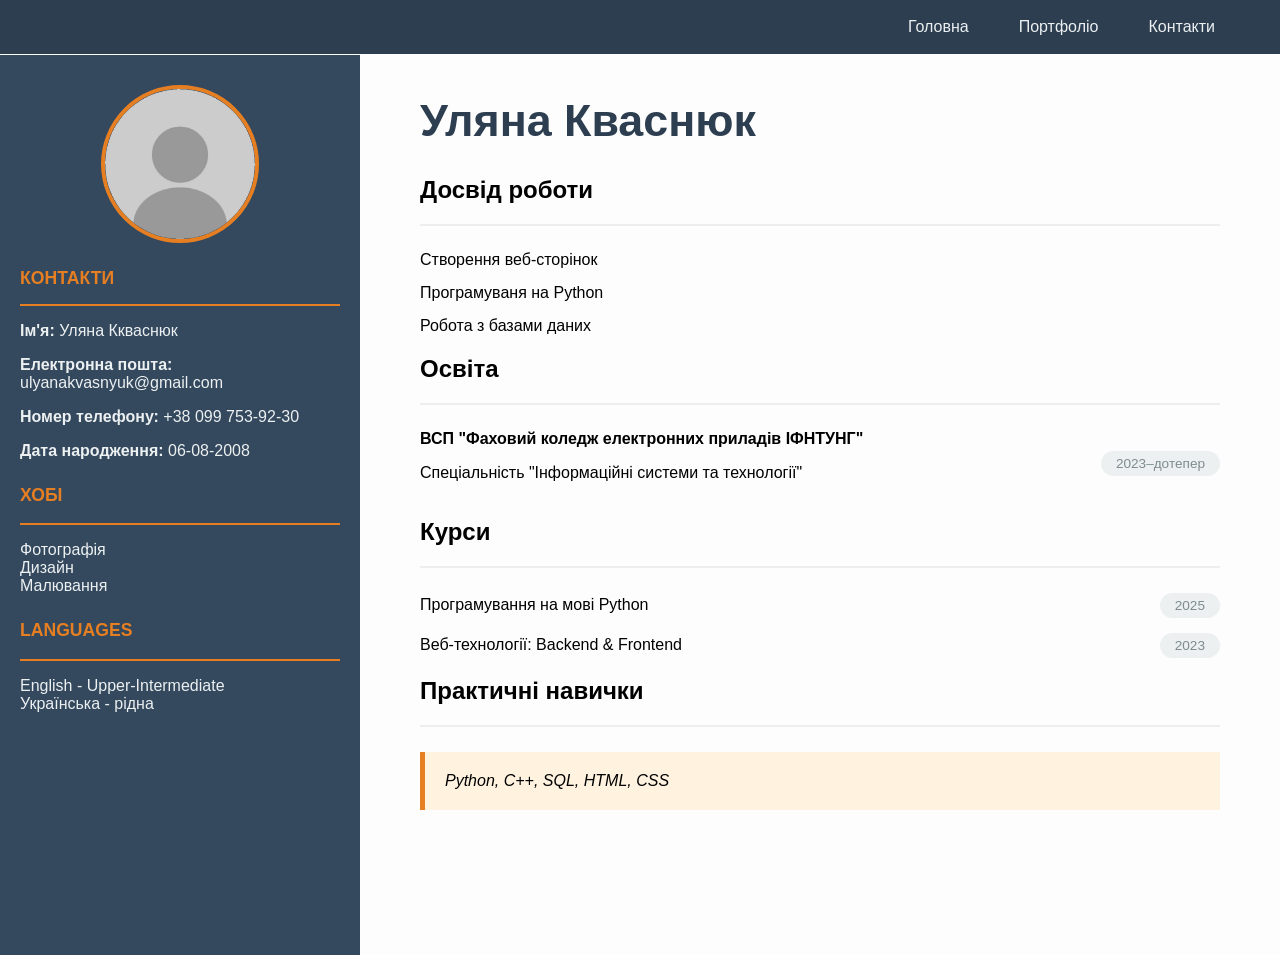
==== index.html @ 476aa09d "Add files via upload" ====
<!DOCTYPE html>
<html lang="uk">
<head>
    <meta charset="UTF-8">
    <meta name="viewport" content="width=device-width, initial-scale=1.0">
    <title>Резюме</title>
    <link rel="stylesheet" href="style.css">
</head>
<body>
    <nav class="nav-bar">
        <ul class="menu">
            <li><a href="#home">Головна</a></li>
            <li><a href="#portfolio">Портфоліо</a></li>
            <li><a href="#contacts">Контакти</a></li>
        </ul>
    </nav>

    <div id="home" class="container">
        <aside class="left-panel">
            <div class="profile-img">
                <img src="avatar.png" class="round-photo">
            </div>
            
            <h2>Контакти</h2>
            <div class="line"></div>
            <p><strong>Ім'я:</strong> Уляна Ккваснюк</p>
            <p><strong>Електронна пошта:</strong> ulyanakvasnyuk@gmail.com</p>
            <p><strong>Номер телефону:</strong> +38 099 753-92-30</p>
            <p><strong>Дата народження:</strong> 06-08-2008</p>

            <h3>Хобі</h3>
            <div class="line"></div>
            <ul class="interests-list">
                <li>Фотографія</li>
                <li>Дизайн</li>
                <li>Малювання</li>
            </ul>

            <h3>Languages</h3>
            <div class="line"></div>
            <ul class="lang-list">
                <li>English - Upper-Intermediate</li>
                <li>Українська - рідна</li>
            </ul>
        </aside>

        <main class="main-content">
            <h1>Уляна Кваснюк</h1>
            
            <h2>Досвід роботи</h2>
            <div class="divider"></div>
            <ol class="work-list">
                <li><div class="item-desc">Створення веб-сторінок</div></li>
                <li><div class="item-desc">Програмуваня на Python</div></li>
                <li><div class="item-desc">Робота з базами даних</div></li>
            </ol>

            <h2>Освіта</h2>
            <div class="divider"></div>
            <div class="edu-block">
                <div class="edu-info">
                    <strong>ВСП "Фаховий коледж електронних приладів ІФНТУНГ"</strong>
                    <p>Спеціальність "Інформаційні системи та технології"</p>
                </div>
                <span class="year-label">2023–дотепер</span>
            </div>

            <h2>Курси</h2>
            <div class="divider"></div>
            <ul class="extra-list">
                <li>
                    <span class="item-name">Програмування на мові Python</span>
                    <span class="year-label">2025</span>
                </li>
                <li>
                    <span class="item-name">Веб-технології: Backend & Frontend</span>
                    <span class="year-label">2023</span>
                </li>
            </ul>

            <h2>Практичні навички</h2>
            <div class="divider"></div>
            <p class="skills-tags">Python, C++, SQL, HTML, CSS</p>
        </main>
    </div>
</body>
</html>
---- style.css ----
body {
    font-family: 'Segoe UI', Tahoma, Geneva, Verdana, sans-serif;
    margin: 0;
    padding-top: 55px;
    background-color: #fdfdfd;
}

.nav-bar {
    background-color: #2c3e50;
    position: fixed;
    top: 0;
    width: 100%;
    z-index: 1000;
}

.menu {
    list-style: none;
    margin: 0;
    padding: 0 40px;
    display: flex;
    justify-content: flex-end;
}

.menu a {
    display: block;
    padding: 18px 25px;
    color: #ecf0f1;
    text-decoration: none;
    transition: 0.3s;
}

.menu a:hover {
    color: #e67e22;
    background-color: #1a252f;
}

.container {
    display: flex;
    min-height: 100vh;
}

.left-panel {
    width: 25%;
    min-width: 250px;
    background-color: #34495e;
    color: #ecf0f1;
    padding: 30px 20px;
}

.left-panel h2, .left-panel h3 {
    color: #e67e22;
    text-transform: uppercase;
    font-size: 1.1rem;
    margin-top: 25px;
}

.line {
    border-bottom: 2px solid #e67e22;
    margin: 10px 0 15px 0;
}

.round-photo {
    width: 150px;
    height: 150px;
    border: 4px solid #e67e22;
    border-radius: 50%;
    display: block;
    margin: 0 auto 20px;
    object-fit: cover;
}

.main-content {
    flex: 1;
    padding: 40px 60px;
}

.main-content h1 {
    font-size: 2.8rem;
    color: #2c3e50;
    margin-top: 0;
}

.divider {
    height: 2px;
    background-color: #eee;
    margin: 15px 0 25px 0;
}

.edu-block, .work-list li, .extra-list li {
    display: flex;
    justify-content: space-between;
    align-items: center;
    margin-bottom: 15px;
}

.year-label {
    background-color: #ecf0f1;
    padding: 5px 15px;
    border-radius: 20px;
    color: #7f8c8d;
    font-size: 0.85rem;
}

.skills-tags {
    background-color: #fff3e0;
    padding: 20px;
    border-left: 5px solid #e67e22;
    font-style: italic;
}

ul, ol {
    padding: 0;
    list-style: none;
}
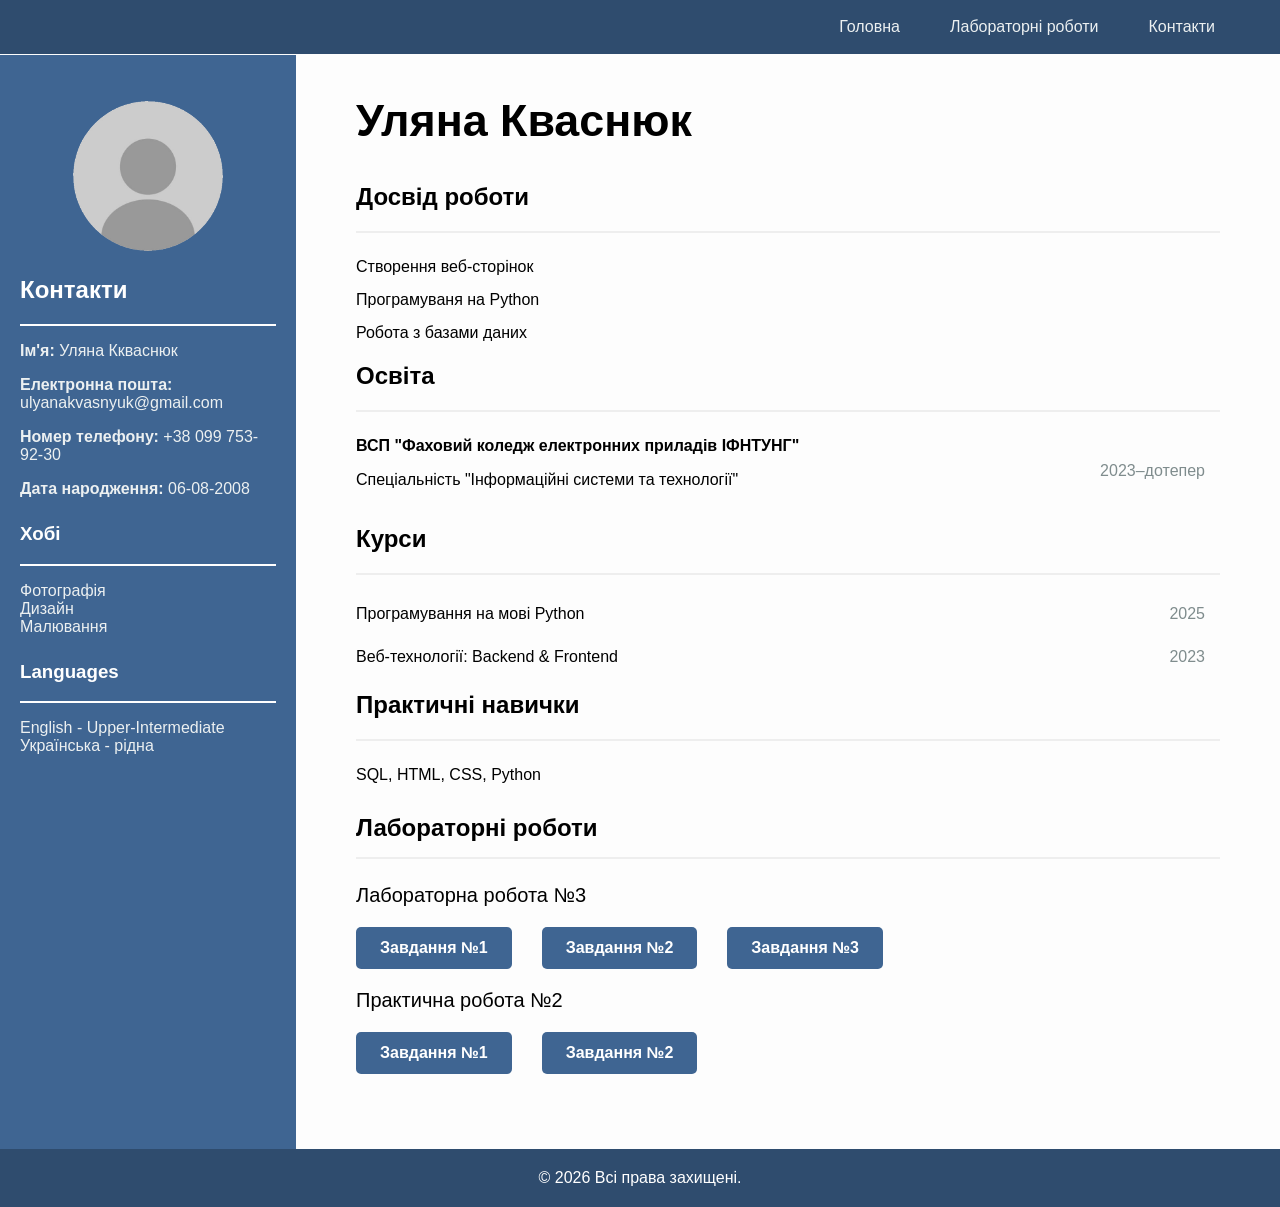
==== commit 531d41a5: "Add files via upload" ====
--- a/index.html
+++ b/index.html
@@ -7,81 +7,123 @@
     <link rel="stylesheet" href="style.css">
 </head>
 <body>
-    <nav class="nav-bar">
-        <ul class="menu">
-            <li><a href="#home">Головна</a></li>
-            <li><a href="#portfolio">Портфоліо</a></li>
-            <li><a href="#contacts">Контакти</a></li>
-        </ul>
-    </nav>
+    <header>
+        <nav class="nav-bar">
+            <ul class="menu">
+                <li><a href="#home">Головна</a></li>
+                <li><a href="#labs">Лабораторні роботи</a></li>
+                <li><a href="#contacts">Контакти</a></li>
+            </ul>
+        </nav>
+    </header>
 
-    <div id="home" class="container">
+    <main id="home" class="container">
         <aside class="left-panel">
-            <div class="profile-img">
+            <figure class="profile-img">
                 <img src="avatar.png" class="round-photo">
-            </div>
+            </figure>
             
-            <h2>Контакти</h2>
-            <div class="line"></div>
-            <p><strong>Ім'я:</strong> Уляна Ккваснюк</p>
-            <p><strong>Електронна пошта:</strong> ulyanakvasnyuk@gmail.com</p>
-            <p><strong>Номер телефону:</strong> +38 099 753-92-30</p>
-            <p><strong>Дата народження:</strong> 06-08-2008</p>
+            <section id="contacts">
+                <h2>Контакти</h2>
+                <div class="line"></div>
+                <p><strong>Ім'я:</strong> Уляна Ккваснюк</p>
+                <p><strong>Електронна пошта:</strong> ulyanakvasnyuk@gmail.com</p>
+                <p><strong>Номер телефону:</strong> +38 099 753-92-30</p>
+                <p><strong>Дата народження:</strong> 06-08-2008</p>
+            </section>
+            
+            <section>
+                <h3>Хобі</h3>
+                <div class="line"></div>
+                <ul class="interests-list">
+                    <li>Фотографія</li>
+                    <li>Дизайн</li>
+                    <li>Малювання</li>
+                </ul>
+            </section>
 
-            <h3>Хобі</h3>
-            <div class="line"></div>
-            <ul class="interests-list">
-                <li>Фотографія</li>
-                <li>Дизайн</li>
-                <li>Малювання</li>
-            </ul>
-
-            <h3>Languages</h3>
-            <div class="line"></div>
-            <ul class="lang-list">
-                <li>English - Upper-Intermediate</li>
-                <li>Українська - рідна</li>
-            </ul>
+            <section>
+                <h3>Languages</h3>
+                <div class="line"></div>
+                <ul class="lang-list">
+                    <li>English - Upper-Intermediate</li>
+                    <li>Українська - рідна</li>
+                </ul>
+            </section>
         </aside>
 
-        <main class="main-content">
-            <h1>Уляна Кваснюк</h1>
+        <article class="main-content">
+            <header>
+                <h1>Уляна Кваснюк</h1>
+            </header>
             
-            <h2>Досвід роботи</h2>
-            <div class="divider"></div>
-            <ol class="work-list">
-                <li><div class="item-desc">Створення веб-сторінок</div></li>
-                <li><div class="item-desc">Програмуваня на Python</div></li>
-                <li><div class="item-desc">Робота з базами даних</div></li>
-            </ol>
+            <section>
+                <h2>Досвід роботи</h2>
+                <div class="divider"></div>
+                <ol class="work-list">
+                    <li><div class="item-desc">Створення веб-сторінок</div></li>
+                    <li><div class="item-desc">Програмуваня на Python</div></li>
+                    <li><div class="item-desc">Робота з базами даних</div></li>
+                </ol>
+            </section>
+            
+            <section>
+                <h2>Освіта</h2>
+                <div class="divider"></div>
+                <div class="edu-block">
+                    <div class="edu-info">
+                        <strong>ВСП "Фаховий коледж електронних приладів ІФНТУНГ"</strong>
+                        <p>Спеціальність "Інформаційні системи та технології"</p>
+                    </div>
+                    <span class="year-label">2023–дотепер</span>
+                </div>
+            </section>
+            
+            <section>
+                <h2>Курси</h2>
+                <div class="divider"></div>
+                <ul class="extra-list">
+                    <li>
+                        <span class="item-name">Програмування на мові Python</span>
+                        <span class="year-label">2025</span>
+                    </li>
+                    <li>
+                        <span class="item-name">Веб-технології: Backend & Frontend</span>
+                        <span class="year-label">2023</span>
+                    </li>
+                </ul>
+            </section>
 
-            <h2>Освіта</h2>
-            <div class="divider"></div>
-            <div class="edu-block">
-                <div class="edu-info">
-                    <strong>ВСП "Фаховий коледж електронних приладів ІФНТУНГ"</strong>
-                    <p>Спеціальність "Інформаційні системи та технології"</p>
-                </div>
-                <span class="year-label">2023–дотепер</span>
-            </div>
+            <section>
+                <h2>Практичні навички</h2>
+                <div class="divider"></div>
+                <p class="skills-tags">SQL, HTML, CSS, Python</p>
+            </section>
 
-            <h2>Курси</h2>
-            <div class="divider"></div>
-            <ul class="extra-list">
-                <li>
-                    <span class="item-name">Програмування на мові Python</span>
-                    <span class="year-label">2025</span>
-                </li>
-                <li>
-                    <span class="item-name">Веб-технології: Backend & Frontend</span>
-                    <span class="year-label">2023</span>
-                </li>
-            </ul>
+            <section id="labs">
+                    <h2>Лабораторні роботи</h2>
+                    <div class="divider"></div>
+                    <div class="labs-container">
+                        <div class="lab-group">
+                            <h3>Лабораторна робота №3</h3>
+                            <div class="grid-btn">
+                                <a href="LR3/task1/index.html" class="btn">Завдання №1</a>
+                                <a href="LR3/task2/article.html" class="btn">Завдання №2</a>
+                                <a href="LR3/task3/index.html" class="btn">Завдання №3</a>
+                            </div>
+                            <h3>Практична робота №2</h3>
+                            <div class="grid-btn">
+                                <a href="task_lemon/index.html" class="btn">Завдання №1</a>
+                                <a href="task_mriya/cossacs.html" class="btn">Завдання №2</a>
+                            </div>
+                        </div>
+                    </div>
+            </section>
 
-            <h2>Практичні навички</h2>
-            <div class="divider"></div>
-            <p class="skills-tags">Python, C++, SQL, HTML, CSS</p>
-        </main>
-    </div>
+        </article>
+    </main>
+    <footer>
+        <p>&copy; 2026 Всі права захищені.</p>
+    </footer>
 </body>
 </html>
--- a/style.css
+++ b/style.css
@@ -6,7 +6,7 @@
 }
 
 .nav-bar {
-    background-color: #2c3e50;
+    background-color: #2f4c6e;
     position: fixed;
     top: 0;
     width: 100%;
@@ -26,12 +26,11 @@
     padding: 18px 25px;
     color: #ecf0f1;
     text-decoration: none;
-    transition: 0.3s;
 }
 
 .menu a:hover {
-    color: #e67e22;
-    background-color: #1a252f;
+    color: #fff;
+    background-color: #233a54;
 }
 
 .container {
@@ -40,29 +39,25 @@
 }
 
 .left-panel {
-    width: 25%;
-    min-width: 250px;
-    background-color: #34495e;
+    width: 20%;
+    background-color: #3f6592;
     color: #ecf0f1;
     padding: 30px 20px;
 }
 
 .left-panel h2, .left-panel h3 {
-    color: #e67e22;
-    text-transform: uppercase;
-    font-size: 1.1rem;
+    color: #fff;
     margin-top: 25px;
 }
 
 .line {
-    border-bottom: 2px solid #e67e22;
+    border-bottom: 2px solid #fff;
     margin: 10px 0 15px 0;
 }
 
 .round-photo {
     width: 150px;
     height: 150px;
-    border: 4px solid #e67e22;
     border-radius: 50%;
     display: block;
     margin: 0 auto 20px;
@@ -76,7 +71,6 @@
 
 .main-content h1 {
     font-size: 2.8rem;
-    color: #2c3e50;
     margin-top: 0;
 }
 
@@ -94,21 +88,72 @@
 }
 
 .year-label {
-    background-color: #ecf0f1;
     padding: 5px 15px;
-    border-radius: 20px;
     color: #7f8c8d;
-    font-size: 0.85rem;
-}
-
-.skills-tags {
-    background-color: #fff3e0;
-    padding: 20px;
-    border-left: 5px solid #e67e22;
-    font-style: italic;
 }
 
 ul, ol {
     padding: 0;
     list-style: none;
+}
+
+#labs {
+    margin-top: 30px;
+    padding-bottom: 0;
+}
+
+#labs h2 {
+    margin-bottom: 10px;
+}
+
+.labs-content {
+    width: 100%;
+}
+
+.grid-btn {
+    display: flex;
+    gap: 30px;
+    margin-top: 20px;
+}
+
+.btn {
+    padding: 12px 24px;
+    background-color: #3f6592;
+    color: #fff;
+    text-decoration: none;
+    border-radius: 5px;
+    font-weight: bold;
+    border: none;
+}
+
+.btn:hover {
+    background-color: #2f4c6e;
+}
+
+.lab-group {
+    margin-bottom: 35px;
+}
+
+.lab-group h3 {
+    font-size: 20px;
+    margin-bottom: 15px;
+    font-weight: normal;
+}
+
+.task-btn {
+    padding: 8px 16px;
+    font-size: 13px;
+    background-color: #4a76a8;
+}
+
+footer {
+    background-color: #2f4c6e;
+    padding: 20px 0;
+    
+}
+
+footer p {
+    text-align: center;
+    color: #fff;
+    margin: 0;
 }
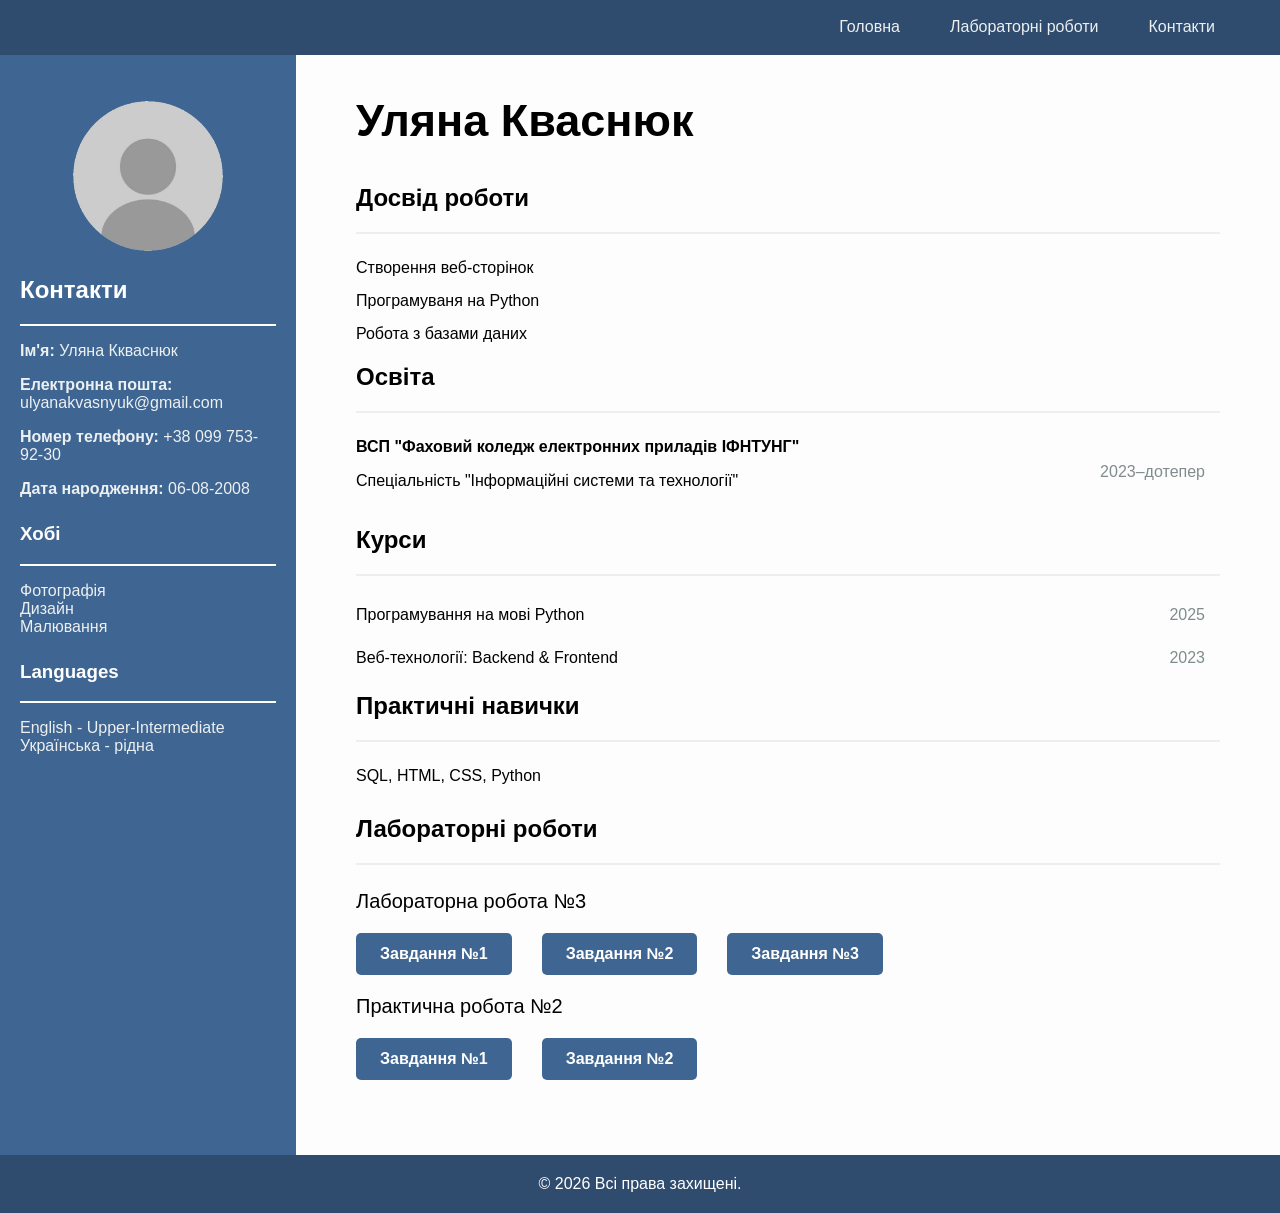
==== commit a9300361: "Add files via upload" ====
--- a/index.html
+++ b/index.html
@@ -27,8 +27,10 @@
                 <h2>Контакти</h2>
                 <div class="line"></div>
                 <p><strong>Ім'я:</strong> Уляна Ккваснюк</p>
-                <p><strong>Електронна пошта:</strong> ulyanakvasnyuk@gmail.com</p>
-                <p><strong>Номер телефону:</strong> +38 099 753-92-30</p>
+                <address>
+                    <p><strong>Електронна пошта:</strong> ulyanakvasnyuk@gmail.com</p>
+                    <p><strong>Номер телефону:</strong> +38 099 753-92-30</p>
+                </address>
                 <p><strong>Дата народження:</strong> 06-08-2008</p>
             </section>
             
--- a/style.css
+++ b/style.css
@@ -1,5 +1,5 @@
 body {
-    font-family: 'Segoe UI', Tahoma, Geneva, Verdana, sans-serif;
+    font-family: Arial;
     margin: 0;
     padding-top: 55px;
     background-color: #fdfdfd;
@@ -7,6 +7,7 @@
 
 .nav-bar {
     background-color: #2f4c6e;
+    height: 55px;
     position: fixed;
     top: 0;
     width: 100%;
@@ -64,13 +65,17 @@
     object-fit: cover;
 }
 
+address {
+    font-style: normal;
+}
+
 .main-content {
     flex: 1;
     padding: 40px 60px;
 }
 
 .main-content h1 {
-    font-size: 2.8rem;
+    font-size: 45px;
     margin-top: 0;
 }
 
@@ -97,13 +102,8 @@
     list-style: none;
 }
 
-#labs {
-    margin-top: 30px;
-    padding-bottom: 0;
-}
-
-#labs h2 {
-    margin-bottom: 10px;
+.skills-tags {
+    margin-bottom: 30px;
 }
 
 .labs-content {
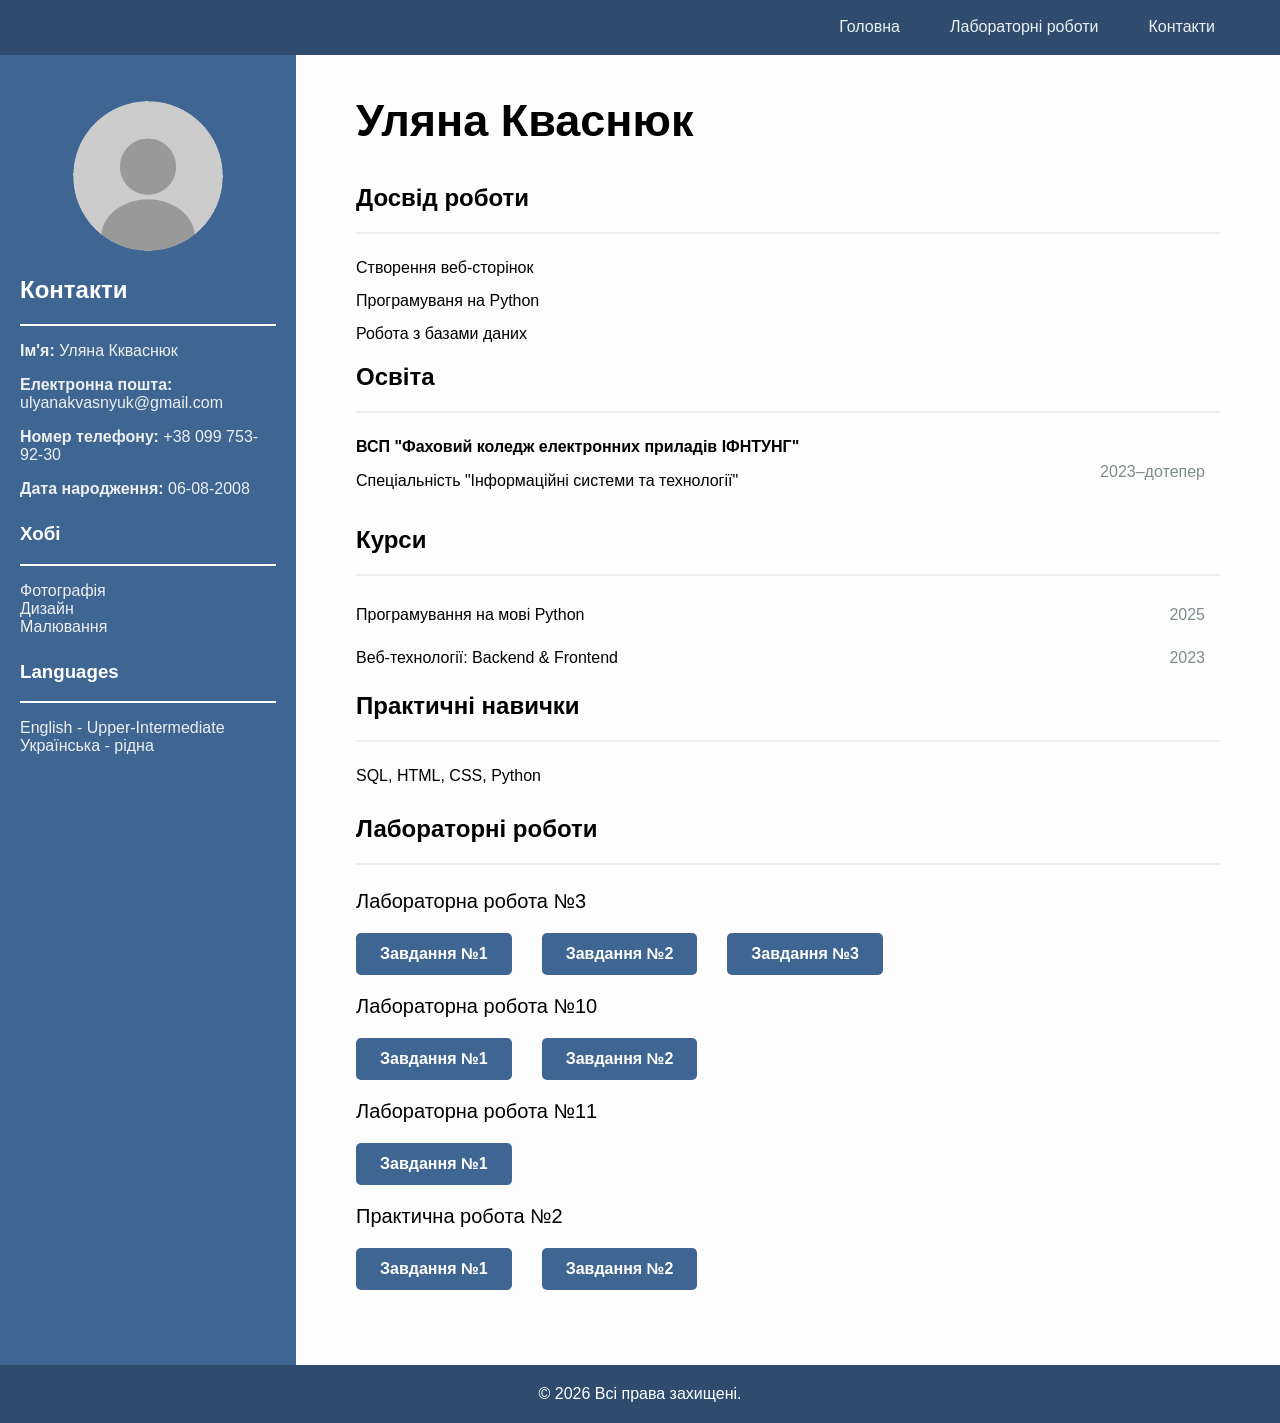
==== commit 8cef6277: "Update index.html" ====
--- a/index.html
+++ b/index.html
@@ -113,6 +113,15 @@
                                 <a href="LR3/task2/article.html" class="btn">Завдання №2</a>
                                 <a href="LR3/task3/index.html" class="btn">Завдання №3</a>
                             </div>
+                            <h3>Лабораторна робота №10</h3>
+                            <div class="grid-btn">
+                                <a href="LR10/task1/index.html" class="btn">Завдання №1</a>
+                                <a href="LR10/task2/index.html" class="btn">Завдання №2</a>
+                            </div>
+                            <h3>Лабораторна робота №11</h3>
+                            <div class="grid-btn">
+                                <a href="LR11/index.html" class="btn">Завдання №1</a>
+                            </div>
                             <h3>Практична робота №2</h3>
                             <div class="grid-btn">
                                 <a href="task_lemon/index.html" class="btn">Завдання №1</a>
@@ -128,4 +137,4 @@
         <p>&copy; 2026 Всі права захищені.</p>
     </footer>
 </body>
-</html>+</html>
